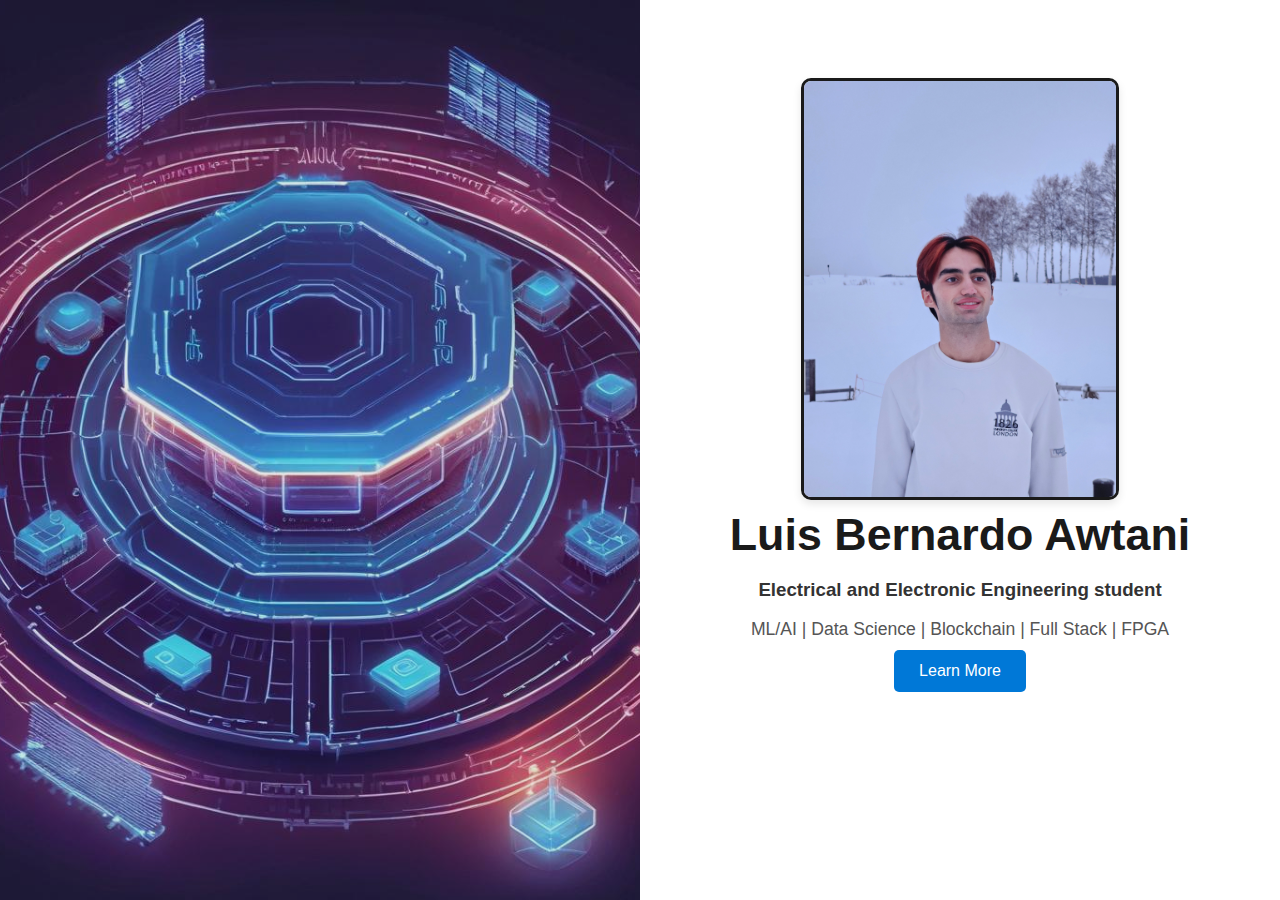
==== index.html @ 50a0cace "Initial website commit" ====
<!DOCTYPE html>
<html lang="en">
<head>
    <meta charset="UTF-8">
    <meta name="viewport" content="width=device-width, initial-scale=1.0">
    <title>Luis Bernardo Awtani - Portfolio</title>
    <link rel="stylesheet" href="styles.css">
</head>
<body>
    <div class="container">
        <div class="left-panel">
            <div class="backdrop"></div>
        </div>
        <div class="right-panel">
            <div class="content">
                <img src="portrait.jpg" alt="Luis Awtani" class="portrait">
                <h1>Luis Bernardo Awtani</h1>
                <h3>Electrical and Electronic Engineering student</h3>
                <p>ML/AI | Data Science | Blockchain | Full Stack | FPGA</p>
                <a href="experience.html" class="button">Learn More</a>
            </div>
        </div>
    </div>
</body>
</html>
---- styles.css ----
/* styles.css */

body {
    margin: 0;
    font-family: 'Helvetica Neue', Arial, sans-serif;
    background-color: #f4f4f4;
    color: #333;
    display: flex;
    justify-content: center;
    align-items: center;
    height: 100vh;
    overflow: hidden;
}

.container {
    display: flex;
    width: 100%;
    height: 100vh;
}

.left-panel {
    flex: 1; /* Covers most of the screen */
    background-color: #1a1a1a;
    position: relative;
    overflow: hidden;
}

.backdrop {
    background-image: url('techy-backdrop.jpg'); /* Replace with the actual path */
    background-size: cover;
    background-position: center;
    width: 100%;
    height: 100%;
    opacity: 0.9;
}

.right-panel {
    flex: 1; /* Narrow rectangle on the right */
    background-color: #ffffff;
    display: flex;
    justify-content: center;
    box-shadow: -2px 0 6px rgba(0, 0, 0, 0.1);
}

.content {
    text-align: center;
    padding: 60px;
}

.portrait {
    width: 60%; /* Adjust the size of the rectangular photo */
    height: auto;
    border-radius: 10px;
    margin-top: 2vh;
    box-shadow: 0px 4px 8px rgba(0, 0, 0, 0.1);
    border: 3px solid #1a1a1a;
}

h1 {
    font-size: 2.8rem;
    color: #1a1a1a;
    margin: 5px 0 15px 0;
}

p {
    font-size: 1.1rem;
    color: #555555;
    margin-bottom: 10px;
}

.button {
    display: inline-block;
    text-decoration: none;
    background-color: #0078d7;
    color: white;
    padding: 12px 25px;
    border-radius: 5px;
    font-size: 1rem;
    transition: background-color 0.3s ease;
}

.button:hover {
    background-color: #005ea3;
}
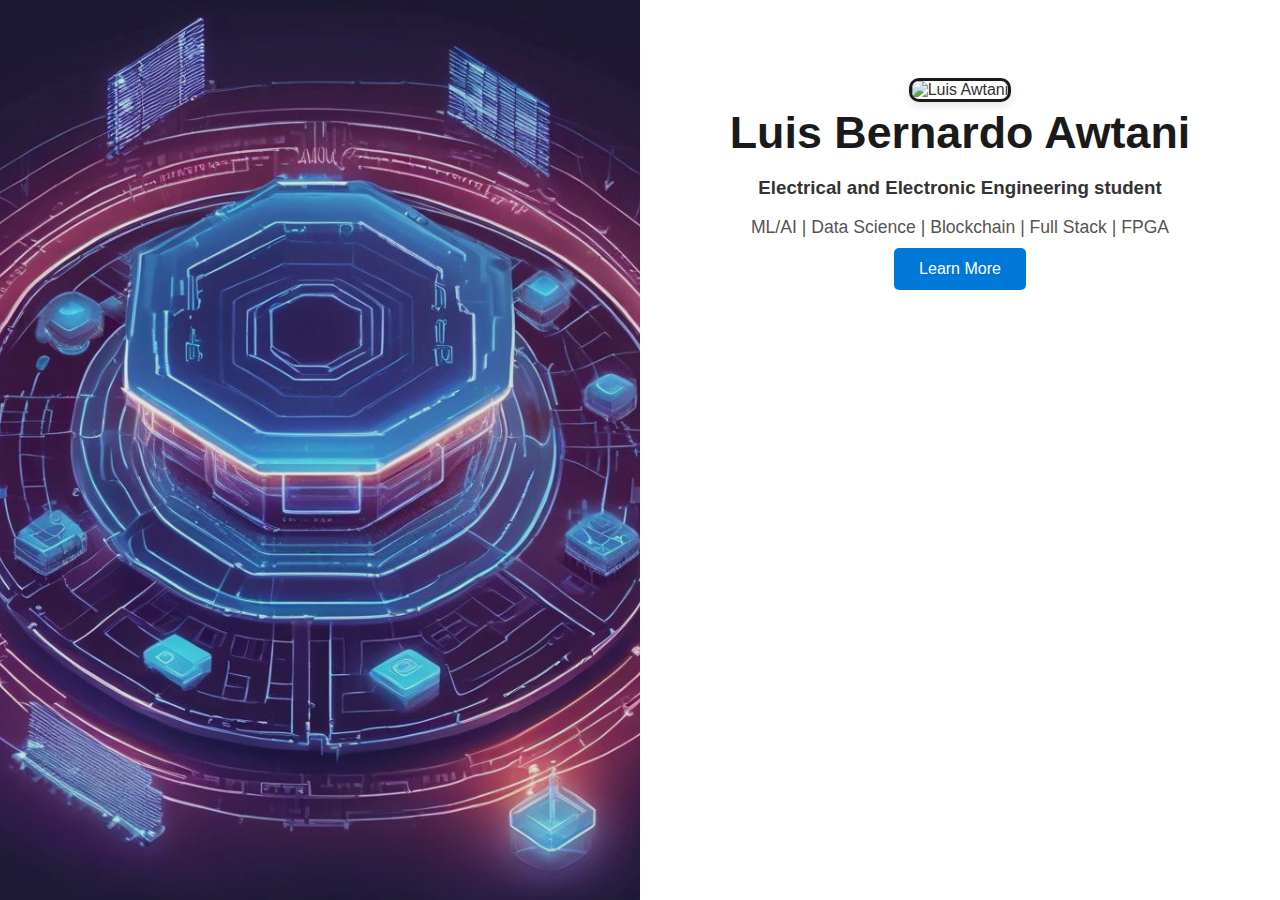
==== commit 9bba8031: "clean2" ====
--- a/index.html
+++ b/index.html
@@ -3,7 +3,7 @@
 <head>
     <meta charset="UTF-8">
     <meta name="viewport" content="width=device-width, initial-scale=1.0">
-    <title>Luis Bernardo Awtani - Portfolio</title>
+    <title>Luis Bernardoooo Awtani - Portfolio</title>
     <link rel="stylesheet" href="styles.css">
 </head>
 <body>
@@ -13,7 +13,7 @@
         </div>
         <div class="right-panel">
             <div class="content">
-                <img src="portrait.jpg" alt="Luis Awtani" class="portrait">
+                <img src="images/portraits.jpg" alt="Luis Awtani" class="portrait">
                 <h1>Luis Bernardo Awtani</h1>
                 <h3>Electrical and Electronic Engineering student</h3>
                 <p>ML/AI | Data Science | Blockchain | Full Stack | FPGA</p>
--- a/styles.css
+++ b/styles.css
@@ -26,7 +26,7 @@
 }
 
 .backdrop {
-    background-image: url('techy-backdrop.jpg'); /* Replace with the actual path */
+    background-image: url('images/techy-backdrop.jpg');
     background-size: cover;
     background-position: center;
     width: 100%;
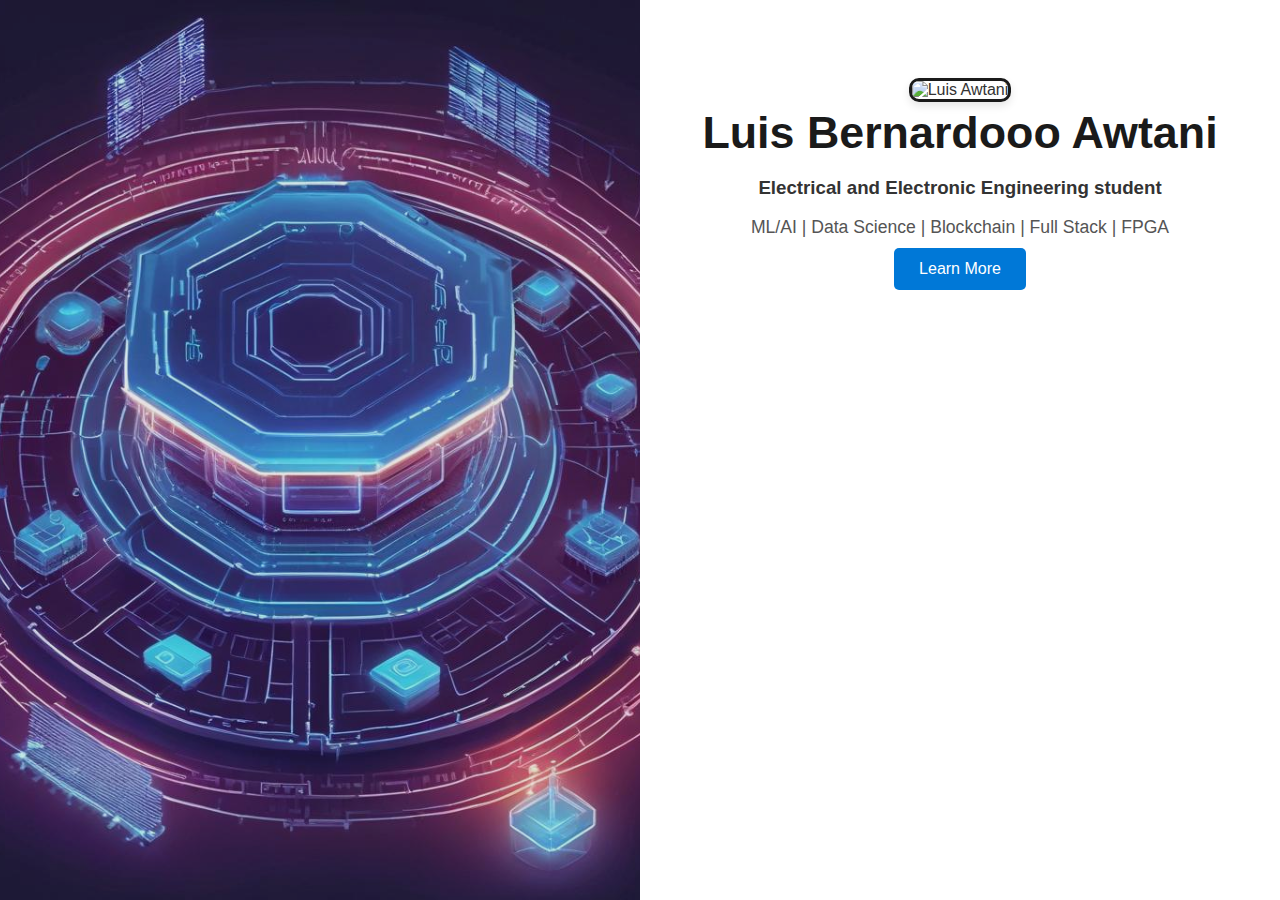
==== commit a7be7cd0: "test" ====
--- a/index.html
+++ b/index.html
@@ -3,7 +3,7 @@
 <head>
     <meta charset="UTF-8">
     <meta name="viewport" content="width=device-width, initial-scale=1.0">
-    <title>Luis Bernardoooo Awtani - Portfolio</title>
+    <title>Luis Bernardo Awtani - Portfolio</title>
     <link rel="stylesheet" href="styles.css">
 </head>
 <body>
@@ -14,7 +14,7 @@
         <div class="right-panel">
             <div class="content">
                 <img src="images/portraits.jpg" alt="Luis Awtani" class="portrait">
-                <h1>Luis Bernardo Awtani</h1>
+                <h1>Luis Bernardooo Awtani</h1>
                 <h3>Electrical and Electronic Engineering student</h3>
                 <p>ML/AI | Data Science | Blockchain | Full Stack | FPGA</p>
                 <a href="experience.html" class="button">Learn More</a>
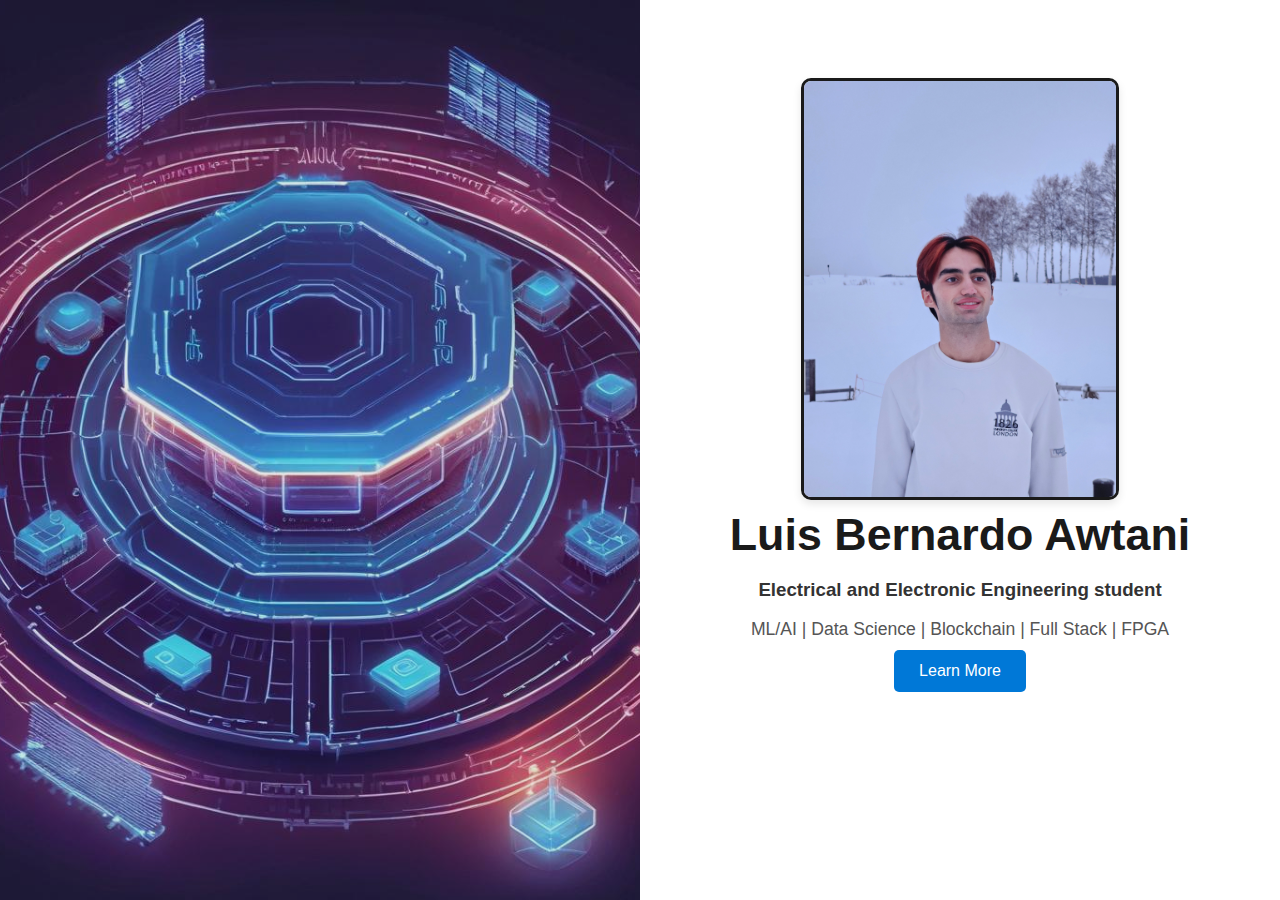
==== commit 3744fea0: "cardFix" ====
--- a/index.html
+++ b/index.html
@@ -13,8 +13,8 @@
         </div>
         <div class="right-panel">
             <div class="content">
-                <img src="images/portraits.jpg" alt="Luis Awtani" class="portrait">
-                <h1>Luis Bernardooo Awtani</h1>
+                <img src="images/portrait.jpg" alt="Luis Awtani" class="portrait">
+                <h1>Luis Bernardo Awtani</h1>
                 <h3>Electrical and Electronic Engineering student</h3>
                 <p>ML/AI | Data Science | Blockchain | Full Stack | FPGA</p>
                 <a href="experience.html" class="button">Learn More</a>
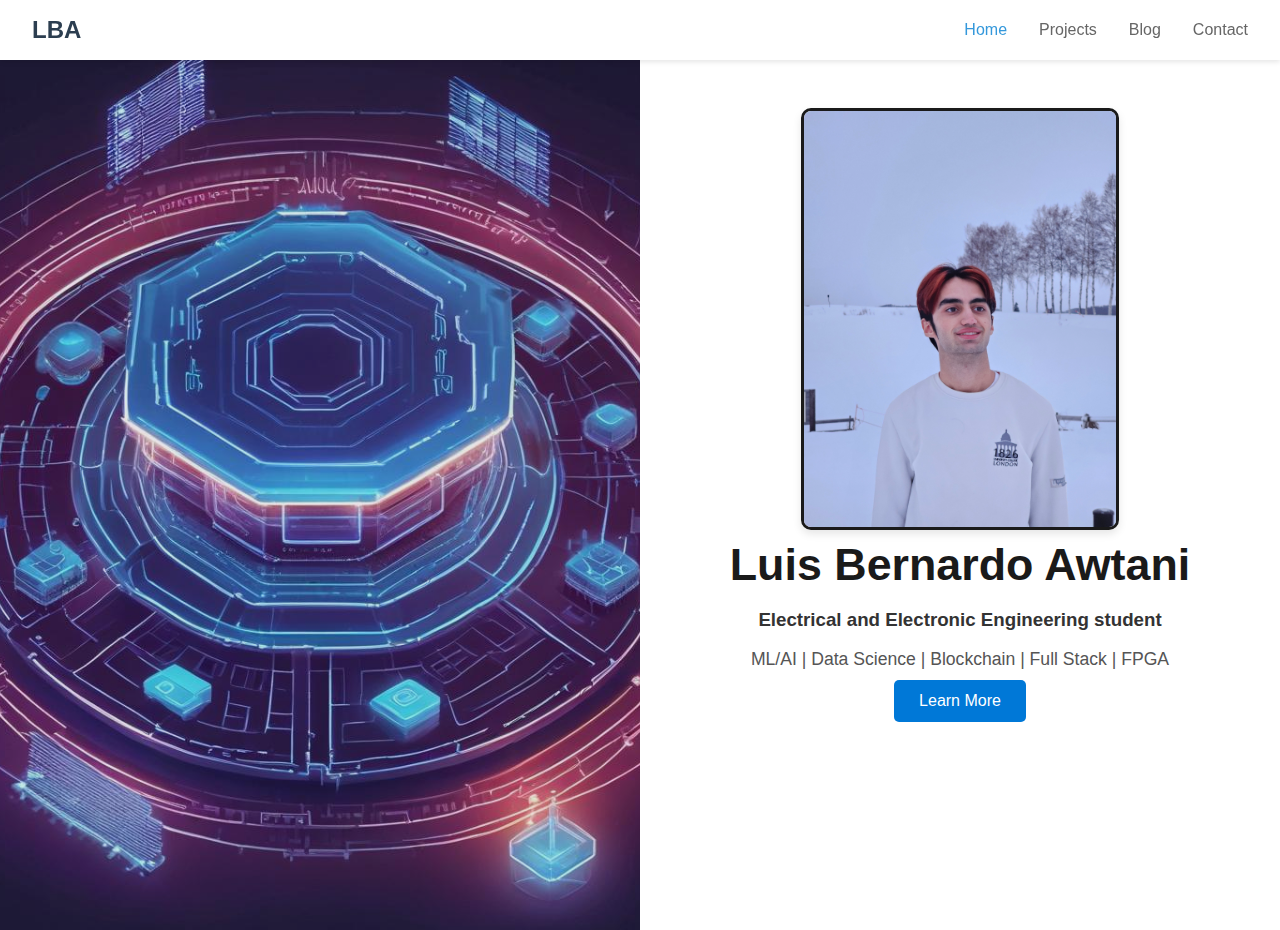
==== commit cd404201: "updates" ====
--- a/index.html
+++ b/index.html
@@ -5,8 +5,18 @@
     <meta name="viewport" content="width=device-width, initial-scale=1.0">
     <title>Luis Bernardo Awtani - Portfolio</title>
     <link rel="stylesheet" href="styles.css">
+    <link rel="stylesheet" href="https://cdnjs.cloudflare.com/ajax/libs/font-awesome/6.0.0/css/all.min.css">
 </head>
 <body>
+    <nav class="navbar">
+        <a href="index.html" class="nav-logo">LBA</a>
+        <div class="nav-links">
+            <a href="index.html" class="active">Home</a>
+            <a href="experience.html">Projects</a>
+            <a href="blog.html">Blog</a>
+            <a href="#contact">Contact</a>
+        </div>
+    </nav>
     <div class="container">
         <div class="left-panel">
             <div class="backdrop"></div>
--- a/styles.css
+++ b/styles.css
@@ -1,4 +1,48 @@
 /* styles.css */
+
+/* Navbar styles */
+.navbar {
+    position: fixed;
+    top: 0;
+    left: 0;
+    right: 0;
+    background: white;
+    padding: 1rem 2rem;
+    display: flex;
+    justify-content: space-between;
+    align-items: center;
+    box-shadow: 0 2px 5px rgba(0,0,0,0.1);
+    z-index: 1000;
+}
+
+.nav-logo {
+    font-size: 1.5rem;
+    font-weight: bold;
+    color: #2c3e50;
+    text-decoration: none;
+}
+
+.nav-links {
+    display: flex;
+    gap: 2rem;
+}
+
+.nav-links a {
+    color: #666;
+    text-decoration: none;
+    font-weight: 500;
+    transition: color 0.3s ease;
+}
+
+.nav-links a:hover,
+.nav-links a.active {
+    color: #3498db;
+}
+
+/* Adjust container margin to account for navbar */
+.container {
+    margin-top: 60px;
+}
 
 body {
     margin: 0;
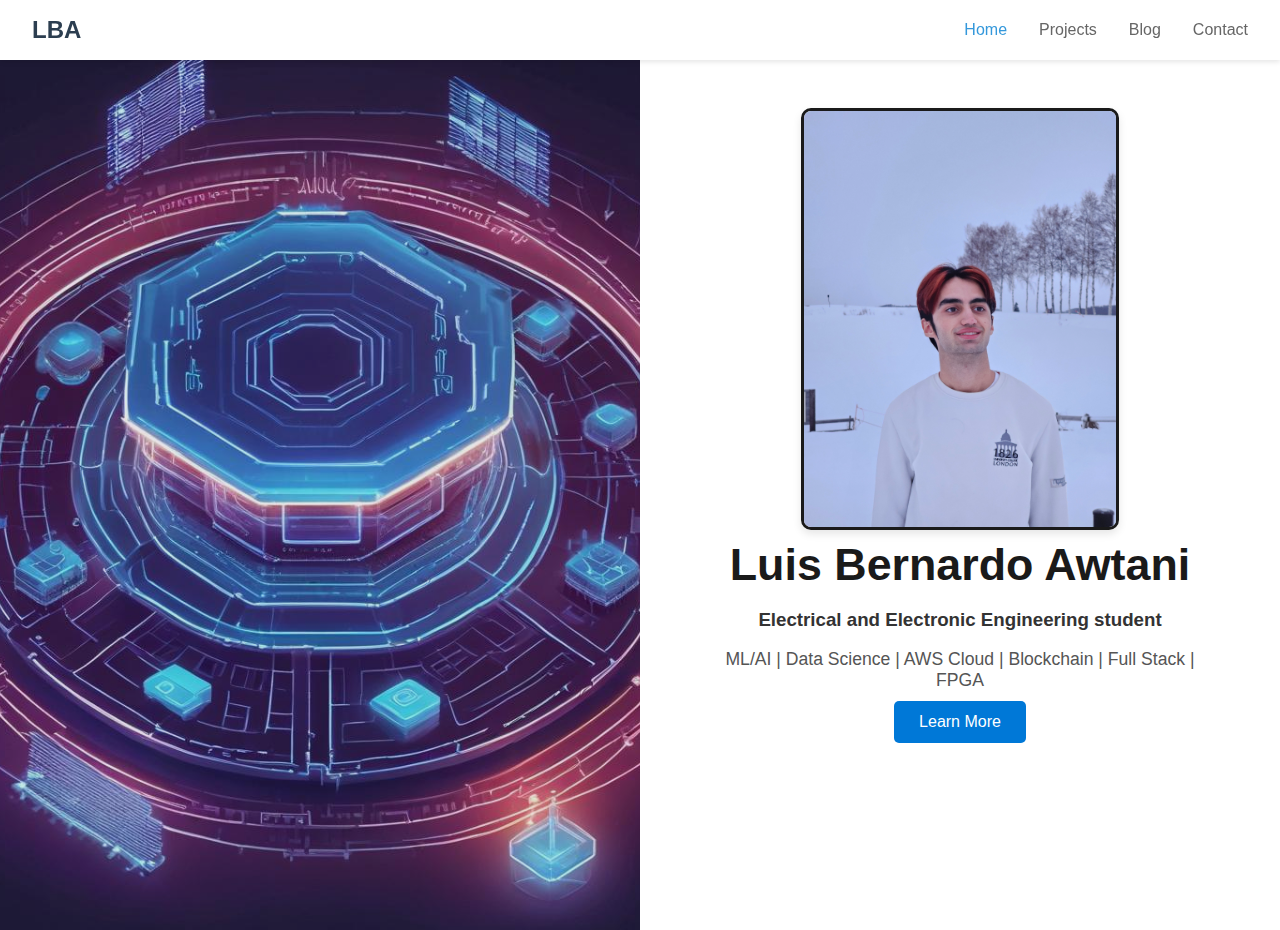
==== commit 2093a939: "updates" ====
--- a/index.html
+++ b/index.html
@@ -26,7 +26,7 @@
                 <img src="images/portrait.jpg" alt="Luis Awtani" class="portrait">
                 <h1>Luis Bernardo Awtani</h1>
                 <h3>Electrical and Electronic Engineering student</h3>
-                <p>ML/AI | Data Science | Blockchain | Full Stack | FPGA</p>
+                <p>ML/AI | Data Science | AWS Cloud | Blockchain | Full Stack | FPGA</p>
                 <a href="experience.html" class="button">Learn More</a>
             </div>
         </div>
